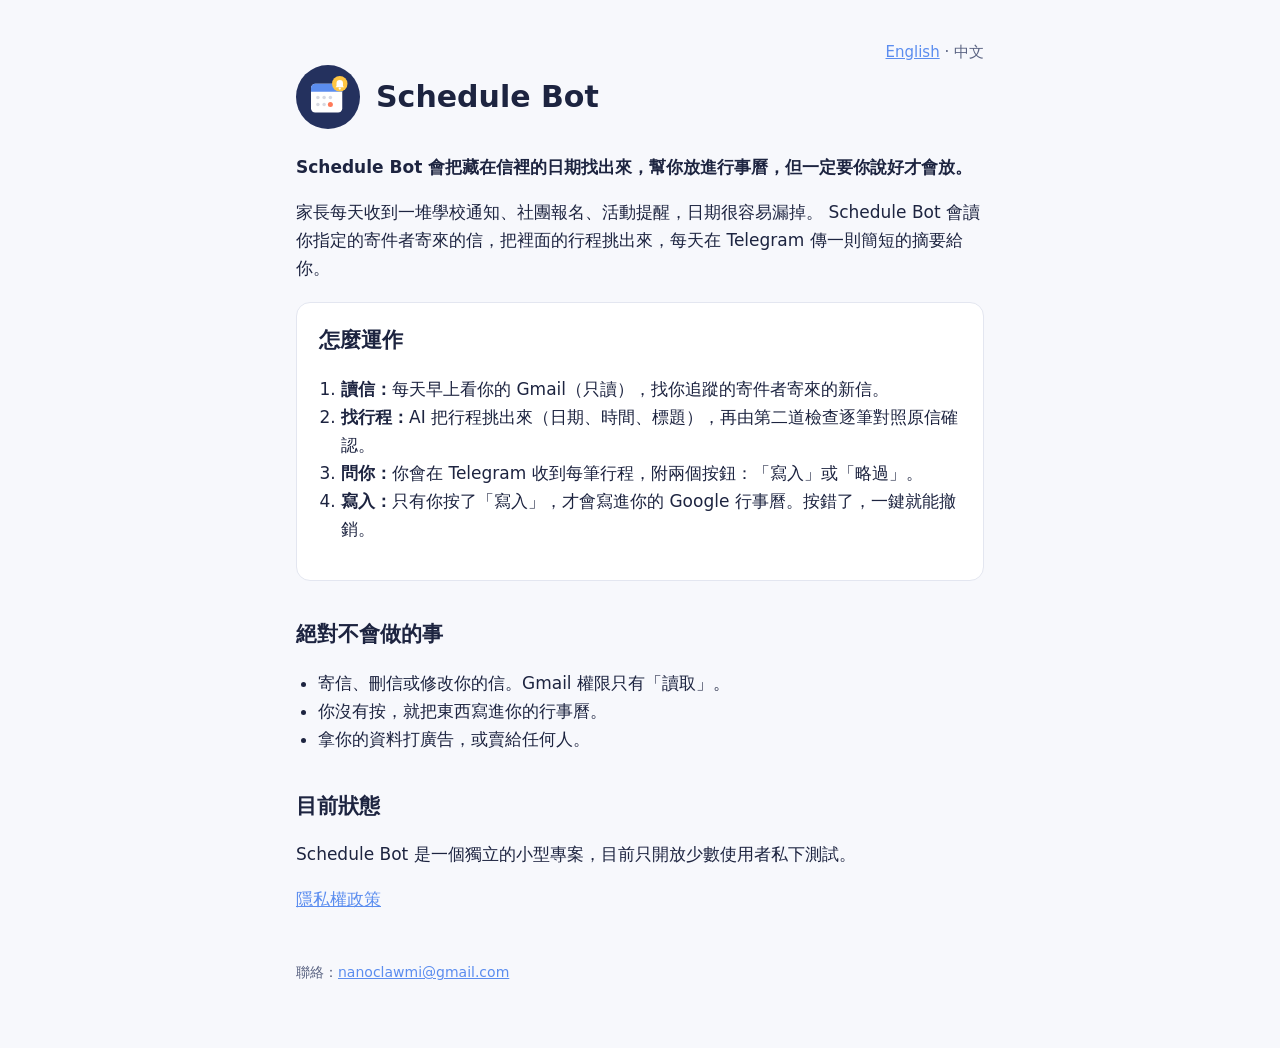
==== zh/index.html @ 983e7989 "Add Traditional Chinese versions Co-Authored-By: Claude Opus 5.5 <noreply@anthropic.com> Claude-Sess" ====
<!doctype html>
<html lang="zh-Hant-TW">
<head>
<meta charset="utf-8">
<meta name="viewport" content="width=device-width, initial-scale=1">
<title>Schedule Bot</title>
<link rel="icon" href="../logo.svg">
<link rel="stylesheet" href="../style.css">
</head>
<body>
<main>
  <p class="muted" style="text-align:right;margin:0"><a href="../index.html">English</a> · 中文</p>
  <header>
    <img src="../logo.svg" alt="Schedule Bot 標誌">
    <h1>Schedule Bot</h1>
  </header>

  <p><strong>Schedule Bot 會把藏在信裡的日期找出來，幫你放進行事曆，但一定要你說好才會放。</strong></p>
  <p>家長每天收到一堆學校通知、社團報名、活動提醒，日期很容易漏掉。
     Schedule Bot 會讀你指定的寄件者寄來的信，把裡面的行程挑出來，每天在 Telegram 傳一則簡短的摘要給你。</p>

  <div class="card">
    <h2 style="margin-top:0">怎麼運作</h2>
    <ol>
      <li><strong>讀信：</strong>每天早上看你的 Gmail（只讀），找你追蹤的寄件者寄來的新信。</li>
      <li><strong>找行程：</strong>AI 把行程挑出來（日期、時間、標題），再由第二道檢查逐筆對照原信確認。</li>
      <li><strong>問你：</strong>你會在 Telegram 收到每筆行程，附兩個按鈕：「寫入」或「略過」。</li>
      <li><strong>寫入：</strong>只有你按了「寫入」，才會寫進你的 Google 行事曆。按錯了，一鍵就能撤銷。</li>
    </ol>
  </div>

  <h2>絕對不會做的事</h2>
  <ul>
    <li>寄信、刪信或修改你的信。Gmail 權限只有「讀取」。</li>
    <li>你沒有按，就把東西寫進你的行事曆。</li>
    <li>拿你的資料打廣告，或賣給任何人。</li>
  </ul>

  <h2>目前狀態</h2>
  <p>Schedule Bot 是一個獨立的小型專案，目前只開放少數使用者私下測試。</p>

  <p><a href="privacy.html">隱私權政策</a></p>

  <footer>聯絡：<a href="mailto:nanoclawmi@gmail.com">nanoclawmi@gmail.com</a></footer>
</main>
</body>
</html>
---- style.css ----
:root { --bg: #f7f8fc; --fg: #1d2440; --muted: #5a6382; --accent: #5b8def; --card: #fff; --line: #e3e6f0; }
@media (prefers-color-scheme: dark) {
  :root { --bg: #141a2e; --fg: #e8ebf5; --muted: #a3abc6; --accent: #8fb0ff; --card: #1d2440; --line: #2c3557; }
}
* { box-sizing: border-box; }
body { margin: 0; background: var(--bg); color: var(--fg); font: 17px/1.65 system-ui, -apple-system, "Segoe UI", "Noto Sans TC", "Microsoft JhengHei", sans-serif; }
main { max-width: 720px; margin: 0 auto; padding: 40px 16px 64px; }
header { display: flex; align-items: center; gap: 16px; margin-bottom: 24px; }
header img { width: 64px; height: 64px; border-radius: 50%; }
h1 { font-size: 30px; line-height: 1.2; margin: 0; }
h2 { font-size: 21px; margin: 36px 0 8px; }
p, li { color: var(--fg); }
.muted { color: var(--muted); font-size: 15px; }
a { color: var(--accent); }
.card { background: var(--card); border: 1px solid var(--line); border-radius: 14px; padding: 20px 22px; margin: 20px 0; }
ol, ul { padding-left: 22px; }
table { width: 100%; border-collapse: collapse; font-size: 15px; }
th, td { text-align: left; vertical-align: top; padding: 8px 10px; border-bottom: 1px solid var(--line); }
footer { margin-top: 48px; font-size: 14px; color: var(--muted); }
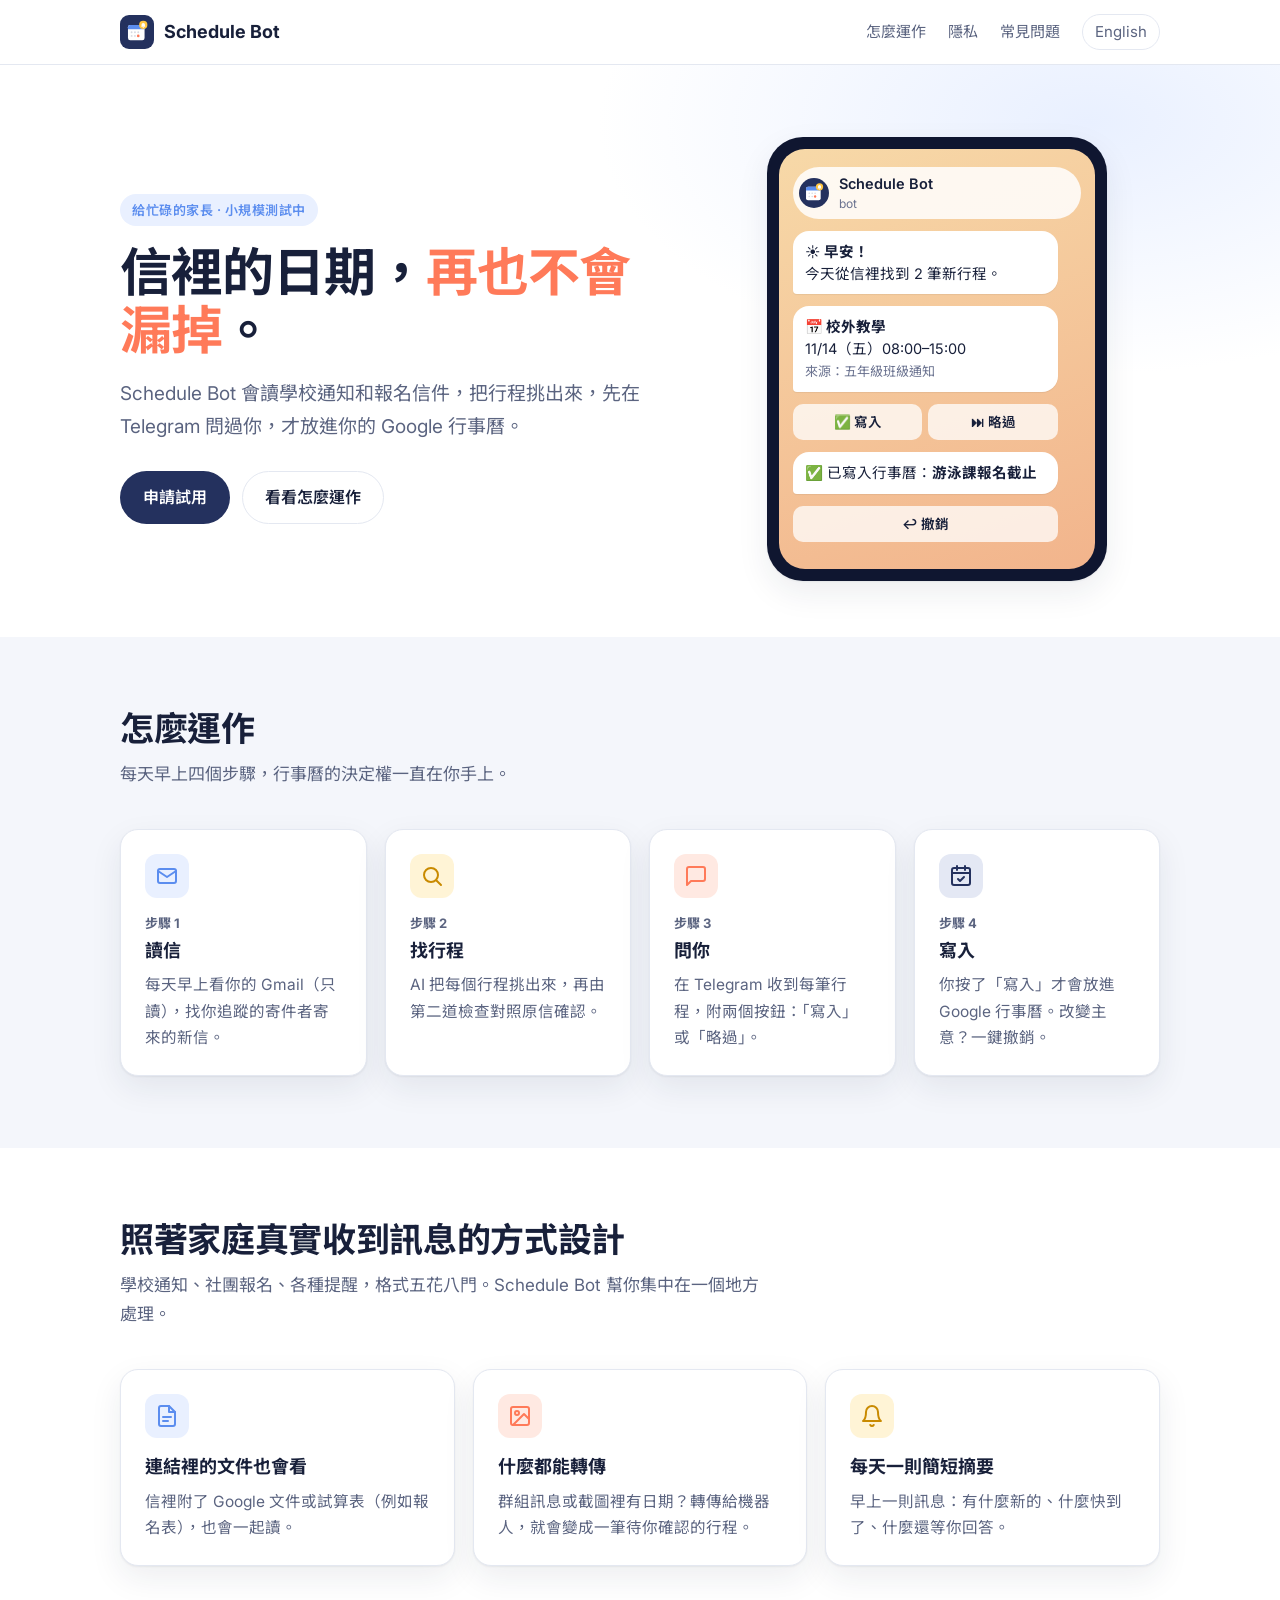
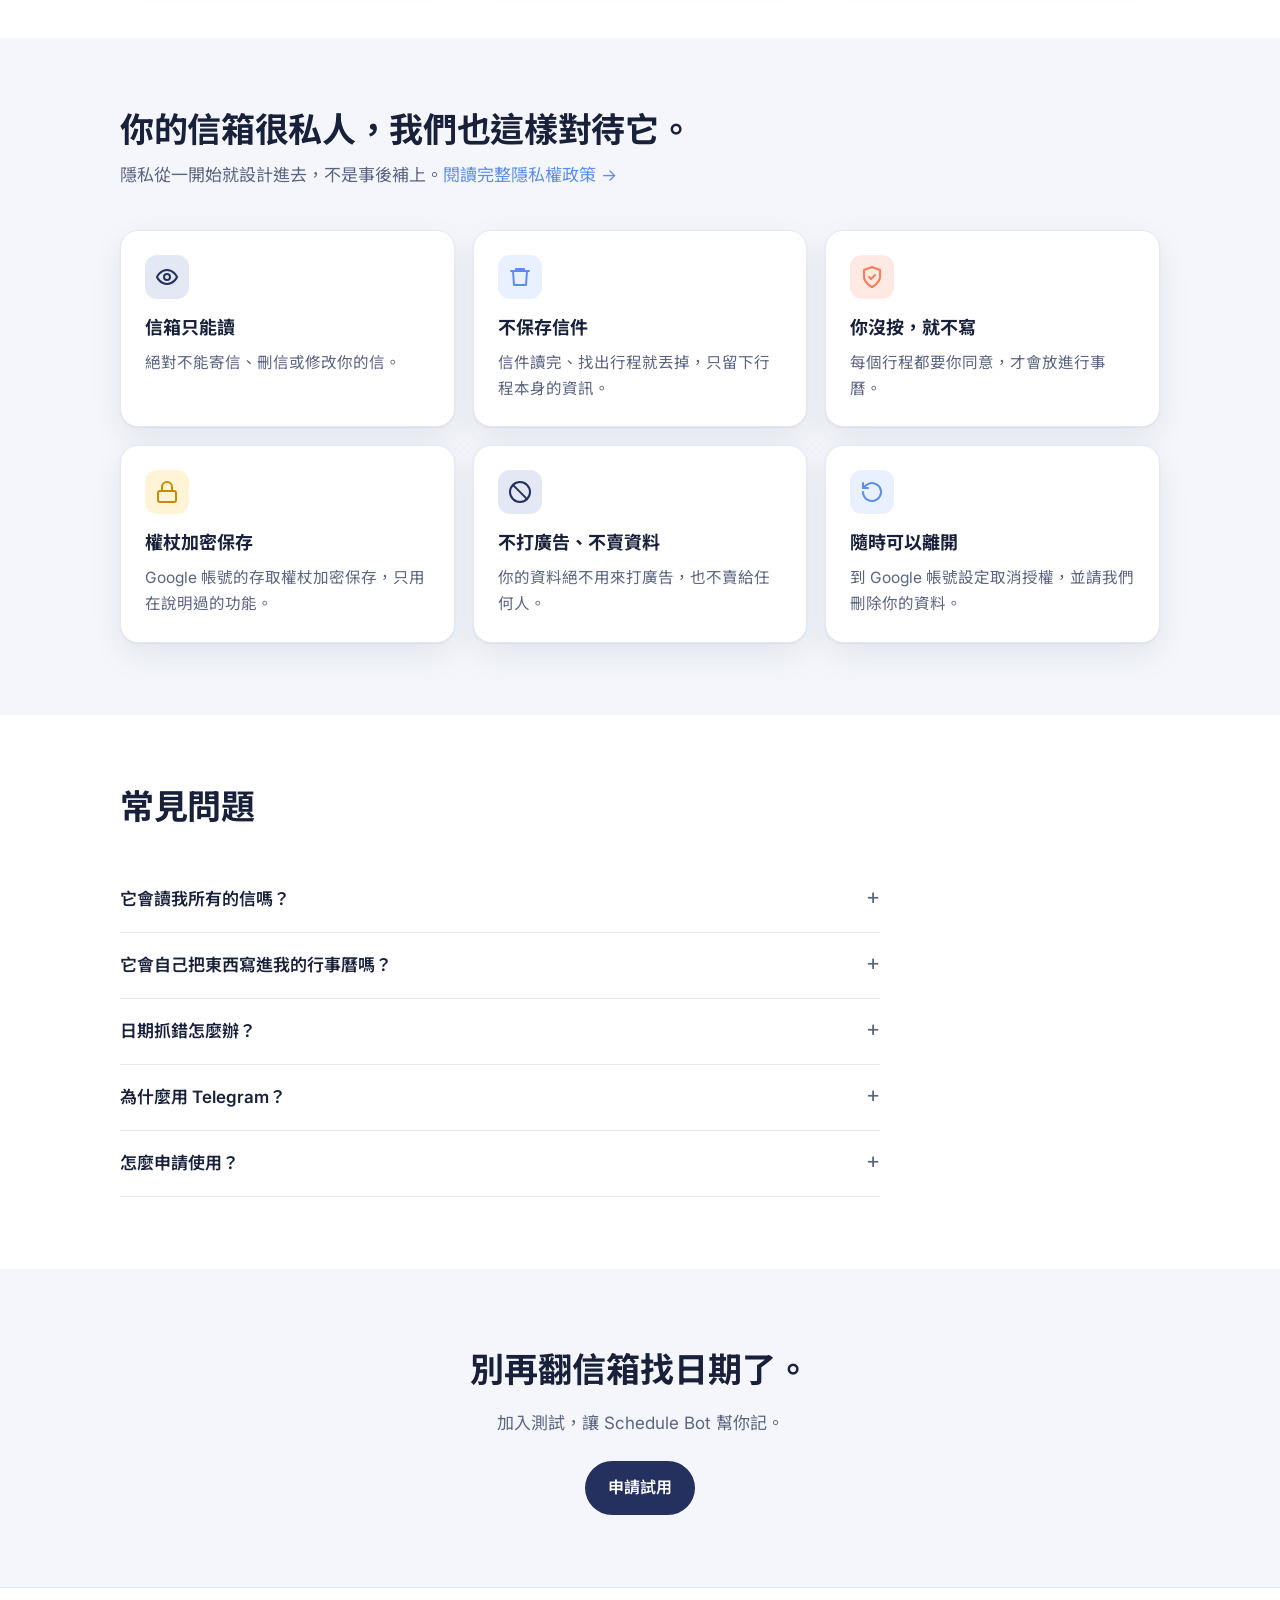
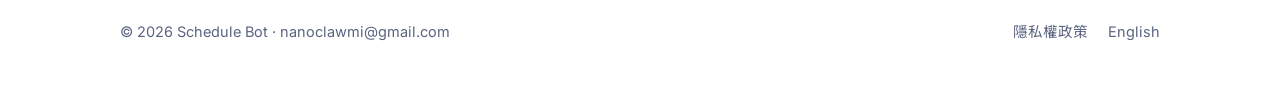
==== commit cc742b50: "Redesign site: nav, hero with chat preview, features, privacy, FAQ Co-Authored-By: Claude Opus 5.5 <" ====
--- a/zh/index.html
+++ b/zh/index.html
@@ -3,45 +3,199 @@
 <head>
 <meta charset="utf-8">
 <meta name="viewport" content="width=device-width, initial-scale=1">
-<title>Schedule Bot</title>
+<title>Schedule Bot – 信裡的日期，不再漏掉</title>
+<meta name="description" content="Schedule Bot 把信裡的行程找出來，在 Telegram 問過你，你同意了才放進 Google 行事曆。">
 <link rel="icon" href="../logo.svg">
+<link rel="preconnect" href="https://fonts.googleapis.com">
+<link href="https://fonts.googleapis.com/css2?family=Inter:wght@400;600;700&family=Noto+Sans+TC:wght@400;600;700&display=swap" rel="stylesheet">
 <link rel="stylesheet" href="../style.css">
 </head>
 <body>
+<header class="nav">
+  <div class="wrap">
+    <a class="brand" href="index.html"><img src="../logo.svg" alt="">Schedule Bot</a>
+    <nav class="nav-links">
+      <a class="hide-sm" href="#how">怎麼運作</a>
+      <a class="hide-sm" href="#privacy">隱私</a>
+      <a class="hide-sm" href="#faq">常見問題</a>
+      <a class="lang" href="../index.html">English</a>
+    </nav>
+  </div>
+</header>
+
 <main>
-  <p class="muted" style="text-align:right;margin:0"><a href="../index.html">English</a> · 中文</p>
-  <header>
-    <img src="../logo.svg" alt="Schedule Bot 標誌">
-    <h1>Schedule Bot</h1>
-  </header>
-
-  <p><strong>Schedule Bot 會把藏在信裡的日期找出來，幫你放進行事曆，但一定要你說好才會放。</strong></p>
-  <p>家長每天收到一堆學校通知、社團報名、活動提醒，日期很容易漏掉。
-     Schedule Bot 會讀你指定的寄件者寄來的信，把裡面的行程挑出來，每天在 Telegram 傳一則簡短的摘要給你。</p>
-
-  <div class="card">
-    <h2 style="margin-top:0">怎麼運作</h2>
-    <ol>
-      <li><strong>讀信：</strong>每天早上看你的 Gmail（只讀），找你追蹤的寄件者寄來的新信。</li>
-      <li><strong>找行程：</strong>AI 把行程挑出來（日期、時間、標題），再由第二道檢查逐筆對照原信確認。</li>
-      <li><strong>問你：</strong>你會在 Telegram 收到每筆行程，附兩個按鈕：「寫入」或「略過」。</li>
-      <li><strong>寫入：</strong>只有你按了「寫入」，才會寫進你的 Google 行事曆。按錯了，一鍵就能撤銷。</li>
-    </ol>
+  <section class="hero">
+    <div class="wrap">
+      <div>
+        <span class="eyebrow">給忙碌的家長 · 小規模測試中</span>
+        <h1>信裡的日期，<em>再也不會漏掉</em>。</h1>
+        <p class="lead">Schedule Bot 會讀學校通知和報名信件，把行程挑出來，先在 Telegram 問過你，才放進你的 Google 行事曆。</p>
+        <div class="cta">
+          <a class="btn btn-primary" href="mailto:nanoclawmi@gmail.com?subject=Schedule%20Bot%20%E7%94%B3%E8%AB%8B%E8%A9%A6%E7%94%A8">申請試用</a>
+          <a class="btn btn-ghost" href="#how">看看怎麼運作</a>
+        </div>
+      </div>
+      <div class="phone" aria-hidden="true">
+        <div class="screen">
+          <div class="chat-head"><img src="../logo.svg" alt=""><div>Schedule Bot<small>bot</small></div></div>
+          <div class="bubble">☀️ <span class="t">早安！</span><br>今天從信裡找到 2 筆新行程。</div>
+          <div class="bubble">
+            <span class="t">📅 校外教學</span><br>
+            11/14（五）08:00–15:00<br>
+            <span class="m">來源：五年級班級通知</span>
+          </div>
+          <div class="kb"><span>✅ 寫入</span><span>⏭ 略過</span></div>
+          <div class="bubble">✅ 已寫入行事曆：<span class="t">游泳課報名截止</span></div>
+          <div class="kb" style="grid-template-columns:1fr"><span>↩️ 撤銷</span></div>
+        </div>
+      </div>
+    </div>
+  </section>
+
+  <section id="how" class="soft">
+    <div class="wrap">
+      <div class="sec-head">
+        <h2>怎麼運作</h2>
+        <p>每天早上四個步驟，行事曆的決定權一直在你手上。</p>
+      </div>
+      <div class="grid-4">
+        <div class="card">
+          <div class="icon i-blue"><svg viewBox="0 0 24 24" fill="none" stroke="currentColor" stroke-width="2" stroke-linecap="round" stroke-linejoin="round"><rect x="3" y="5" width="18" height="14" rx="2"/><path d="m3 7 9 6 9-6"/></svg></div>
+          <div class="step" style="margin-top:14px">步驟 1</div>
+          <h3 style="margin-top:2px">讀信</h3>
+          <p>每天早上看你的 Gmail（只讀），找你追蹤的寄件者寄來的新信。</p>
+        </div>
+        <div class="card">
+          <div class="icon i-yellow"><svg viewBox="0 0 24 24" fill="none" stroke="currentColor" stroke-width="2" stroke-linecap="round" stroke-linejoin="round"><circle cx="11" cy="11" r="7"/><path d="m21 21-4.3-4.3"/></svg></div>
+          <div class="step" style="margin-top:14px">步驟 2</div>
+          <h3 style="margin-top:2px">找行程</h3>
+          <p>AI 把每個行程挑出來，再由第二道檢查對照原信確認。</p>
+        </div>
+        <div class="card">
+          <div class="icon i-coral"><svg viewBox="0 0 24 24" fill="none" stroke="currentColor" stroke-width="2" stroke-linecap="round" stroke-linejoin="round"><path d="M21 15a2 2 0 0 1-2 2H7l-4 4V5a2 2 0 0 1 2-2h14a2 2 0 0 1 2 2z"/></svg></div>
+          <div class="step" style="margin-top:14px">步驟 3</div>
+          <h3 style="margin-top:2px">問你</h3>
+          <p>在 Telegram 收到每筆行程，附兩個按鈕：「寫入」或「略過」。</p>
+        </div>
+        <div class="card">
+          <div class="icon i-navy"><svg viewBox="0 0 24 24" fill="none" stroke="currentColor" stroke-width="2" stroke-linecap="round" stroke-linejoin="round"><rect x="3" y="4" width="18" height="17" rx="2"/><path d="M3 9h18M8 2v4M16 2v4"/><path d="m9 15 2 2 4-4"/></svg></div>
+          <div class="step" style="margin-top:14px">步驟 4</div>
+          <h3 style="margin-top:2px">寫入</h3>
+          <p>你按了「寫入」才會放進 Google 行事曆。改變主意？一鍵撤銷。</p>
+        </div>
+      </div>
+    </div>
+  </section>
+
+  <section>
+    <div class="wrap">
+      <div class="sec-head">
+        <h2>照著家庭真實收到訊息的方式設計</h2>
+        <p>學校通知、社團報名、各種提醒，格式五花八門。Schedule Bot 幫你集中在一個地方處理。</p>
+      </div>
+      <div class="grid-3">
+        <div class="card">
+          <div class="icon i-blue"><svg viewBox="0 0 24 24" fill="none" stroke="currentColor" stroke-width="2" stroke-linecap="round" stroke-linejoin="round"><path d="M14 2H6a2 2 0 0 0-2 2v16a2 2 0 0 0 2 2h12a2 2 0 0 0 2-2V8z"/><path d="M14 2v6h6M8 13h8M8 17h5"/></svg></div>
+          <h3>連結裡的文件也會看</h3>
+          <p>信裡附了 Google 文件或試算表（例如報名表），也會一起讀。</p>
+        </div>
+        <div class="card">
+          <div class="icon i-coral"><svg viewBox="0 0 24 24" fill="none" stroke="currentColor" stroke-width="2" stroke-linecap="round" stroke-linejoin="round"><rect x="3" y="3" width="18" height="18" rx="2"/><circle cx="9" cy="9" r="2"/><path d="m21 15-5-5L5 21"/></svg></div>
+          <h3>什麼都能轉傳</h3>
+          <p>群組訊息或截圖裡有日期？轉傳給機器人，就會變成一筆待你確認的行程。</p>
+        </div>
+        <div class="card">
+          <div class="icon i-yellow"><svg viewBox="0 0 24 24" fill="none" stroke="currentColor" stroke-width="2" stroke-linecap="round" stroke-linejoin="round"><path d="M6 8a6 6 0 0 1 12 0c0 7 3 9 3 9H3s3-2 3-9"/><path d="M10.3 21a1.94 1.94 0 0 0 3.4 0"/></svg></div>
+          <h3>每天一則簡短摘要</h3>
+          <p>早上一則訊息：有什麼新的、什麼快到了、什麼還等你回答。</p>
+        </div>
+      </div>
+    </div>
+  </section>
+
+  <section id="privacy" class="soft">
+    <div class="wrap">
+      <div class="sec-head">
+        <h2>你的信箱很私人，我們也這樣對待它。</h2>
+        <p>隱私從一開始就設計進去，不是事後補上。<a href="privacy.html">閱讀完整隱私權政策 →</a></p>
+      </div>
+      <div class="grid-3">
+        <div class="card">
+          <div class="icon i-navy"><svg viewBox="0 0 24 24" fill="none" stroke="currentColor" stroke-width="2" stroke-linecap="round" stroke-linejoin="round"><path d="M2 12s3-7 10-7 10 7 10 7-3 7-10 7-10-7-10-7z"/><circle cx="12" cy="12" r="3"/></svg></div>
+          <h3>信箱只能讀</h3>
+          <p>絕對不能寄信、刪信或修改你的信。</p>
+        </div>
+        <div class="card">
+          <div class="icon i-blue"><svg viewBox="0 0 24 24" fill="none" stroke="currentColor" stroke-width="2" stroke-linecap="round" stroke-linejoin="round"><path d="M3 6h18M8 6V4h8v2M19 6l-1 14H6L5 6"/></svg></div>
+          <h3>不保存信件</h3>
+          <p>信件讀完、找出行程就丟掉，只留下行程本身的資訊。</p>
+        </div>
+        <div class="card">
+          <div class="icon i-coral"><svg viewBox="0 0 24 24" fill="none" stroke="currentColor" stroke-width="2" stroke-linecap="round" stroke-linejoin="round"><path d="M12 22s8-4 8-10V5l-8-3-8 3v7c0 6 8 10 8 10z"/><path d="m9 12 2 2 4-4"/></svg></div>
+          <h3>你沒按，就不寫</h3>
+          <p>每個行程都要你同意，才會放進行事曆。</p>
+        </div>
+        <div class="card">
+          <div class="icon i-yellow"><svg viewBox="0 0 24 24" fill="none" stroke="currentColor" stroke-width="2" stroke-linecap="round" stroke-linejoin="round"><rect x="3" y="11" width="18" height="11" rx="2"/><path d="M7 11V7a5 5 0 0 1 10 0v4"/></svg></div>
+          <h3>權杖加密保存</h3>
+          <p>Google 帳號的存取權杖加密保存，只用在說明過的功能。</p>
+        </div>
+        <div class="card">
+          <div class="icon i-navy"><svg viewBox="0 0 24 24" fill="none" stroke="currentColor" stroke-width="2" stroke-linecap="round" stroke-linejoin="round"><circle cx="12" cy="12" r="10"/><path d="m4.9 4.9 14.2 14.2"/></svg></div>
+          <h3>不打廣告、不賣資料</h3>
+          <p>你的資料絕不用來打廣告，也不賣給任何人。</p>
+        </div>
+        <div class="card">
+          <div class="icon i-blue"><svg viewBox="0 0 24 24" fill="none" stroke="currentColor" stroke-width="2" stroke-linecap="round" stroke-linejoin="round"><path d="M3 12a9 9 0 1 0 3-6.7L3 8"/><path d="M3 3v5h5"/></svg></div>
+          <h3>隨時可以離開</h3>
+          <p>到 Google 帳號設定取消授權，並請我們刪除你的資料。</p>
+        </div>
+      </div>
+    </div>
+  </section>
+
+  <section id="faq">
+    <div class="wrap">
+      <div class="sec-head"><h2>常見問題</h2></div>
+      <div class="faq">
+        <details>
+          <summary>它會讀我所有的信嗎？</summary>
+          <p>只會從你選擇追蹤的寄件者（例如孩子的學校）寄來的信裡找行程。</p>
+        </details>
+        <details>
+          <summary>它會自己把東西寫進我的行事曆嗎？</summary>
+          <p>不會。每個行程都會先在 Telegram 等你確認，你按「寫入」之前什麼都不會寫。</p>
+        </details>
+        <details>
+          <summary>日期抓錯怎麼辦？</summary>
+          <p>每個行程都會再對照原信檢查一次，而且寫入前你都會看到。萬一還是錯了，按「撤銷」就會刪掉。</p>
+        </details>
+        <details>
+          <summary>為什麼用 Telegram？</summary>
+          <p>Telegram 可以在訊息裡直接放按鈕，確認一個行程只要按一下。</p>
+        </details>
+        <details>
+          <summary>怎麼申請使用？</summary>
+          <p>Schedule Bot 目前只開放少數使用者測試。寫信給我們申請。</p>
+        </details>
+      </div>
+    </div>
+  </section>
+
+  <section class="soft">
+    <div class="wrap" style="text-align:center">
+      <h2 style="font-size:clamp(26px,3.4vw,34px);margin:0 0 10px">別再翻信箱找日期了。</h2>
+      <p style="color:var(--muted);margin:0 0 24px">加入測試，讓 Schedule Bot 幫你記。</p>
+      <a class="btn btn-primary" href="mailto:nanoclawmi@gmail.com?subject=Schedule%20Bot%20%E7%94%B3%E8%AB%8B%E8%A9%A6%E7%94%A8">申請試用</a>
+    </div>
+  </section>
+</main>
+
+<footer class="site">
+  <div class="wrap">
+    <div>© 2026 Schedule Bot · <a href="mailto:nanoclawmi@gmail.com">nanoclawmi@gmail.com</a></div>
+    <nav><a href="privacy.html">隱私權政策</a><a href="../index.html">English</a></nav>
   </div>
-
-  <h2>絕對不會做的事</h2>
-  <ul>
-    <li>寄信、刪信或修改你的信。Gmail 權限只有「讀取」。</li>
-    <li>你沒有按，就把東西寫進你的行事曆。</li>
-    <li>拿你的資料打廣告，或賣給任何人。</li>
-  </ul>
-
-  <h2>目前狀態</h2>
-  <p>Schedule Bot 是一個獨立的小型專案，目前只開放少數使用者私下測試。</p>
-
-  <p><a href="privacy.html">隱私權政策</a></p>
-
-  <footer>聯絡：<a href="mailto:nanoclawmi@gmail.com">nanoclawmi@gmail.com</a></footer>
-</main>
+</footer>
 </body>
 </html>
--- a/style.css
+++ b/style.css
@@ -1,19 +1,129 @@
-:root { --bg: #f7f8fc; --fg: #1d2440; --muted: #5a6382; --accent: #5b8def; --card: #fff; --line: #e3e6f0; }
+:root {
+  --bg: #ffffff; --bg-soft: #f4f6fb; --fg: #18203a; --muted: #5b6480; --line: #e4e8f1;
+  --navy: #24315e; --blue: #5b8def; --blue-soft: #e9f0ff; --coral: #ff7a59; --yellow: #ffc542;
+  --card: #ffffff; --shadow: 0 1px 2px rgba(24,32,58,.06), 0 12px 32px rgba(24,32,58,.08);
+  --radius: 18px;
+}
 @media (prefers-color-scheme: dark) {
-  :root { --bg: #141a2e; --fg: #e8ebf5; --muted: #a3abc6; --accent: #8fb0ff; --card: #1d2440; --line: #2c3557; }
+  :root { --bg: #10162a; --bg-soft: #161e36; --fg: #e9ecf6; --muted: #a2abc7; --line: #26304f;
+          --blue-soft: #1f2b4f; --card: #1a2340; --shadow: 0 1px 2px rgba(0,0,0,.3), 0 12px 32px rgba(0,0,0,.35); }
 }
 * { box-sizing: border-box; }
-body { margin: 0; background: var(--bg); color: var(--fg); font: 17px/1.65 system-ui, -apple-system, "Segoe UI", "Noto Sans TC", "Microsoft JhengHei", sans-serif; }
-main { max-width: 720px; margin: 0 auto; padding: 40px 16px 64px; }
-header { display: flex; align-items: center; gap: 16px; margin-bottom: 24px; }
-header img { width: 64px; height: 64px; border-radius: 50%; }
-h1 { font-size: 30px; line-height: 1.2; margin: 0; }
-h2 { font-size: 21px; margin: 36px 0 8px; }
-p, li { color: var(--fg); }
-.muted { color: var(--muted); font-size: 15px; }
-a { color: var(--accent); }
-.card { background: var(--card); border: 1px solid var(--line); border-radius: 14px; padding: 20px 22px; margin: 20px 0; }
-ol, ul { padding-left: 22px; }
+html { scroll-behavior: smooth; }
+body { margin: 0; background: var(--bg); color: var(--fg);
+  font: 17px/1.7 "Inter", "Noto Sans TC", system-ui, -apple-system, "Segoe UI", "Microsoft JhengHei", sans-serif;
+  -webkit-font-smoothing: antialiased; }
+a { color: var(--blue); text-decoration: none; }
+a:hover { text-decoration: underline; }
+.wrap { max-width: 1080px; margin: 0 auto; padding: 0 20px; }
+
+/* nav */
+.nav { position: sticky; top: 0; z-index: 10; background: color-mix(in srgb, var(--bg) 85%, transparent);
+  backdrop-filter: blur(10px); border-bottom: 1px solid var(--line); }
+.nav .wrap { display: flex; align-items: center; justify-content: space-between; height: 64px; gap: 16px; }
+.brand { display: flex; align-items: center; gap: 10px; font-weight: 700; color: var(--fg); font-size: 18px; }
+.brand img { width: 34px; height: 34px; border-radius: 9px; }
+.brand:hover { text-decoration: none; }
+.nav-links { display: flex; align-items: center; gap: 22px; font-size: 15px; }
+.nav-links a { color: var(--muted); }
+.nav-links a:hover { color: var(--fg); text-decoration: none; }
+.lang { border: 1px solid var(--line); border-radius: 999px; padding: 4px 12px; }
+
+/* buttons */
+.btn { display: inline-flex; align-items: center; gap: 8px; border-radius: 999px; padding: 12px 22px;
+  font-weight: 600; font-size: 16px; border: 1px solid transparent; }
+.btn:hover { text-decoration: none; transform: translateY(-1px); }
+.btn-primary { background: var(--navy); color: #fff; }
+@media (prefers-color-scheme: dark) { .btn-primary { background: var(--blue); } }
+.btn-ghost { border-color: var(--line); color: var(--fg); }
+
+/* hero */
+.hero { padding: 72px 0 56px; background:
+  radial-gradient(700px 360px at 85% 10%, var(--blue-soft), transparent 70%); }
+.hero .wrap { display: grid; grid-template-columns: 1.1fr .9fr; gap: 48px; align-items: center; }
+.eyebrow { display: inline-block; font-size: 13px; font-weight: 600; letter-spacing: .04em; color: var(--blue);
+  background: var(--blue-soft); padding: 5px 12px; border-radius: 999px; margin-bottom: 18px; }
+.hero h1 { font-size: clamp(34px, 5vw, 52px); line-height: 1.12; letter-spacing: -.02em; margin: 0 0 18px; }
+.hero h1 em { font-style: normal; color: var(--coral); }
+.hero p.lead { font-size: 19px; color: var(--muted); margin: 0 0 28px; max-width: 34em; }
+.cta { display: flex; flex-wrap: wrap; gap: 12px; }
+
+/* phone mock */
+.phone { justify-self: center; width: 100%; max-width: 340px; background: #0f1630; border-radius: 36px; padding: 12px;
+  box-shadow: var(--shadow); }
+.screen { background: linear-gradient(160deg, #f7d9a8, #f2b48c); border-radius: 26px; padding: 18px 14px 22px; min-height: 420px;
+  display: flex; flex-direction: column; gap: 12px; font-size: 14.5px; line-height: 1.5; color: #18203a; }
+.chat-head { display: flex; align-items: center; gap: 10px; background: rgba(255,255,255,.85); border-radius: 999px; padding: 6px 12px 6px 6px; font-weight: 600; }
+.chat-head img { width: 30px; height: 30px; border-radius: 50%; }
+.chat-head small { display: block; font-weight: 400; color: #6b7390; font-size: 12px; }
+.bubble { background: #fff; border-radius: 16px 16px 16px 4px; padding: 10px 12px; max-width: 92%; box-shadow: 0 1px 1px rgba(0,0,0,.06); }
+.bubble .t { font-weight: 700; }
+.bubble .m { color: #6b7390; font-size: 13px; }
+.kb { display: grid; grid-template-columns: 1fr 1fr; gap: 6px; max-width: 92%; }
+.kb span { background: rgba(255,255,255,.75); border-radius: 10px; padding: 8px; text-align: center; font-weight: 600; font-size: 13.5px; }
+
+/* sections */
+section { padding: 72px 0; }
+section.soft { background: var(--bg-soft); }
+.sec-head { max-width: 640px; margin-bottom: 40px; }
+.sec-head h2 { font-size: clamp(26px, 3.4vw, 34px); line-height: 1.2; letter-spacing: -.01em; margin: 0 0 10px; }
+.sec-head p { color: var(--muted); margin: 0; }
+.grid-4 { display: grid; grid-template-columns: repeat(4, 1fr); gap: 18px; }
+.grid-3 { display: grid; grid-template-columns: repeat(3, 1fr); gap: 18px; }
+.card { background: var(--card); border: 1px solid var(--line); border-radius: var(--radius); padding: 24px; box-shadow: var(--shadow); }
+.card h3 { font-size: 18px; margin: 14px 0 6px; }
+.card p { color: var(--muted); margin: 0; font-size: 15.5px; }
+.step { font-size: 13px; font-weight: 700; color: var(--muted); }
+.icon { width: 44px; height: 44px; border-radius: 12px; display: grid; place-items: center; }
+.icon svg { width: 24px; height: 24px; }
+.i-blue { background: var(--blue-soft); color: var(--blue); }
+.i-coral { background: #ffe9e2; color: var(--coral); }
+.i-yellow { background: #fff4d6; color: #c98a00; }
+.i-navy { background: #e4e8f4; color: var(--navy); }
+@media (prefers-color-scheme: dark) { .i-coral { background: #3b2622; } .i-yellow { background: #3a3220; } .i-navy { background: #26304f; color: #c5cff0; } }
+
+/* faq */
+.faq { max-width: 760px; }
+details { border-bottom: 1px solid var(--line); padding: 18px 0; }
+summary { cursor: pointer; font-weight: 600; font-size: 17px; list-style: none; display: flex; justify-content: space-between; gap: 16px; }
+summary::after { content: "+"; color: var(--muted); font-weight: 400; font-size: 22px; line-height: 1; }
+details[open] summary::after { content: "–"; }
+details p { color: var(--muted); margin: 10px 0 0; }
+
+/* footer */
+footer.site { border-top: 1px solid var(--line); padding: 32px 0 48px; color: var(--muted); font-size: 14.5px; }
+footer.site .wrap { display: flex; flex-wrap: wrap; justify-content: space-between; gap: 16px; }
+footer.site nav { display: flex; gap: 20px; }
+footer.site a { color: var(--muted); }
+
+/* legal pages */
+.legal { padding: 56px 0 72px; }
+.legal .wrap { display: grid; grid-template-columns: 220px 1fr; gap: 56px; }
+.toc { position: sticky; top: 96px; align-self: start; font-size: 14.5px; }
+.toc strong { display: block; margin-bottom: 10px; }
+.toc a { display: block; color: var(--muted); padding: 4px 0; }
+.legal article { max-width: 720px; }
+.legal h1 { font-size: clamp(30px, 4vw, 40px); line-height: 1.15; letter-spacing: -.01em; margin: 0 0 8px; }
+.legal h2 { font-size: 21px; margin: 44px 0 10px; scroll-margin-top: 90px; }
+.legal .meta { color: var(--muted); font-size: 15px; margin-bottom: 28px; }
+.legal li { margin-bottom: 6px; }
+.table-wrap { overflow-x: auto; border: 1px solid var(--line); border-radius: 14px; }
 table { width: 100%; border-collapse: collapse; font-size: 15px; }
-th, td { text-align: left; vertical-align: top; padding: 8px 10px; border-bottom: 1px solid var(--line); }
-footer { margin-top: 48px; font-size: 14px; color: var(--muted); }
+th, td { text-align: left; vertical-align: top; padding: 12px 14px; border-bottom: 1px solid var(--line); }
+tr:last-child td { border-bottom: 0; }
+th { background: var(--bg-soft); font-weight: 600; }
+code { font-size: 13px; background: var(--bg-soft); padding: 2px 6px; border-radius: 6px; }
+.note { background: var(--blue-soft); border-radius: 14px; padding: 16px 18px; }
+
+@media (max-width: 860px) {
+  .hero .wrap, .legal .wrap { grid-template-columns: 1fr; }
+  .grid-4 { grid-template-columns: 1fr 1fr; }
+  .grid-3 { grid-template-columns: 1fr; }
+  .toc { position: static; }
+  .nav-links .hide-sm { display: none; }
+}
+@media (max-width: 520px) {
+  .grid-4 { grid-template-columns: 1fr; }
+  .hero { padding-top: 48px; }
+  section { padding: 56px 0; }
+}
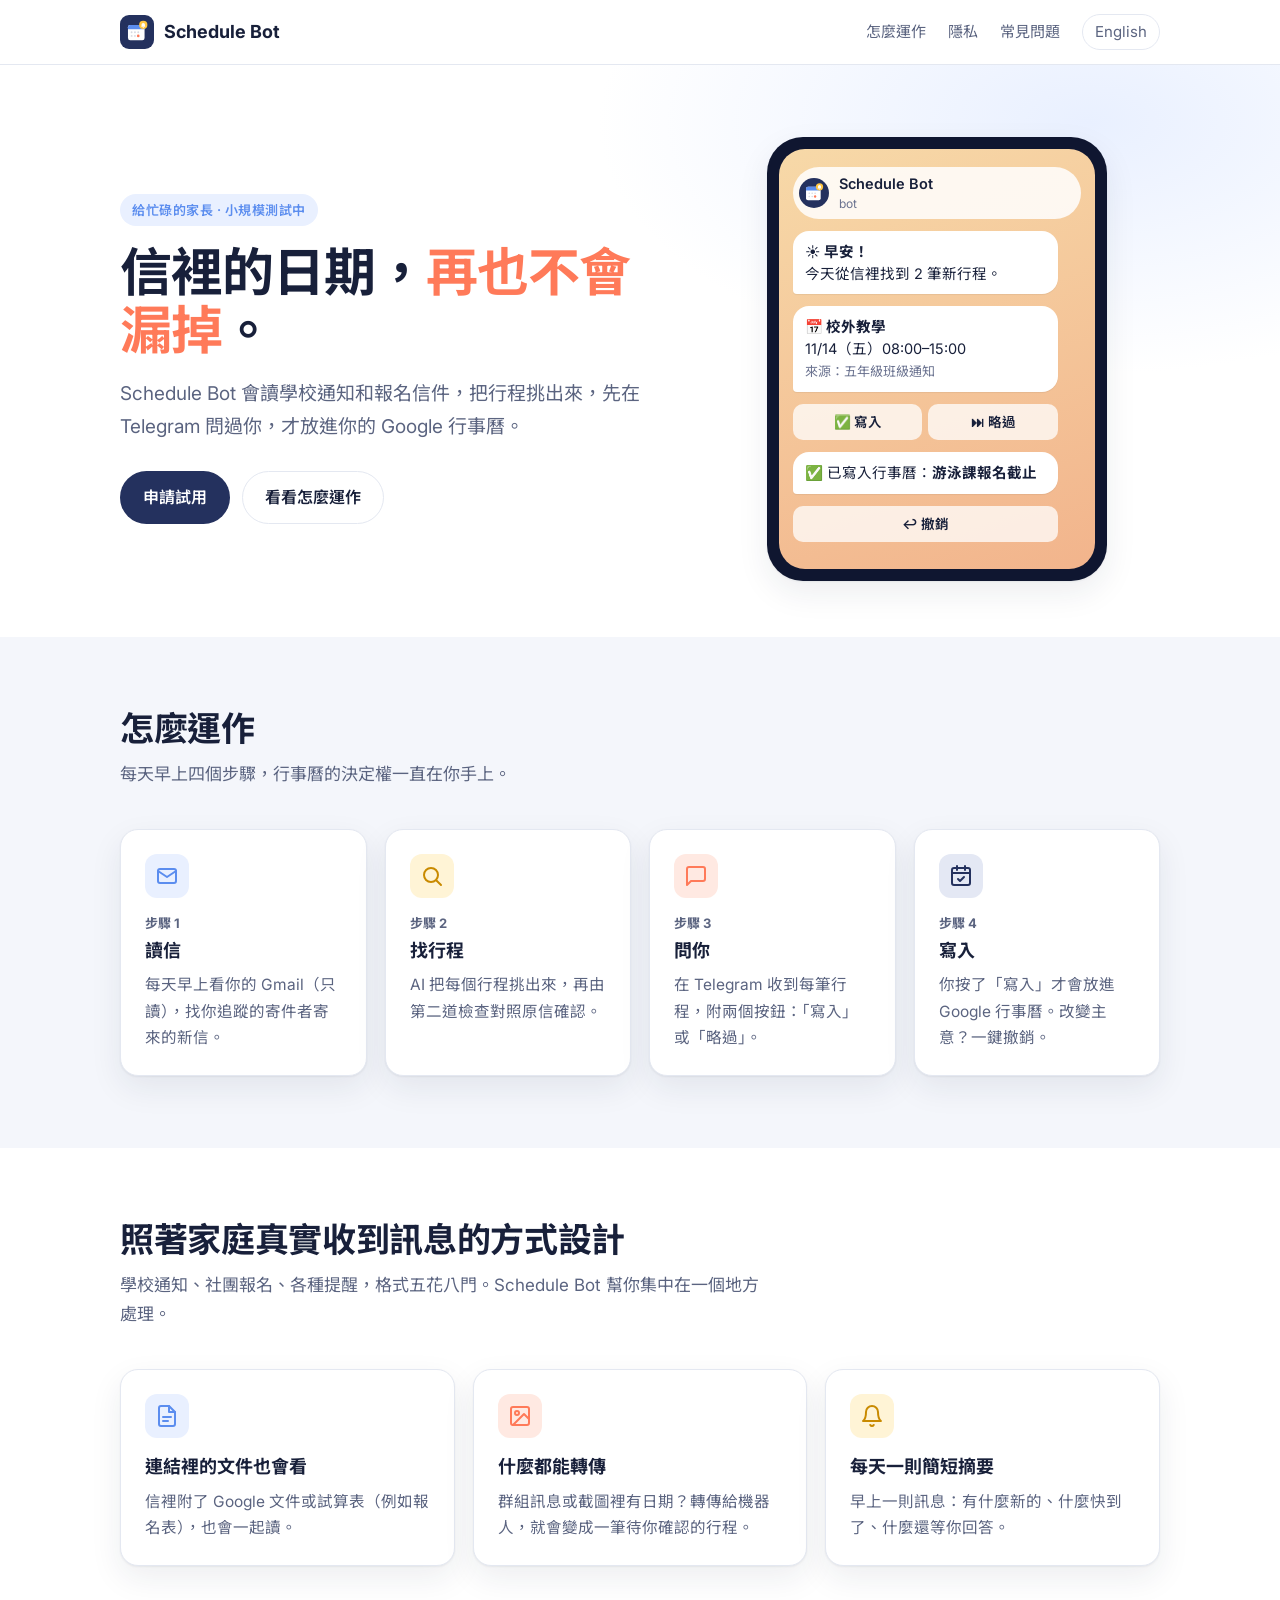
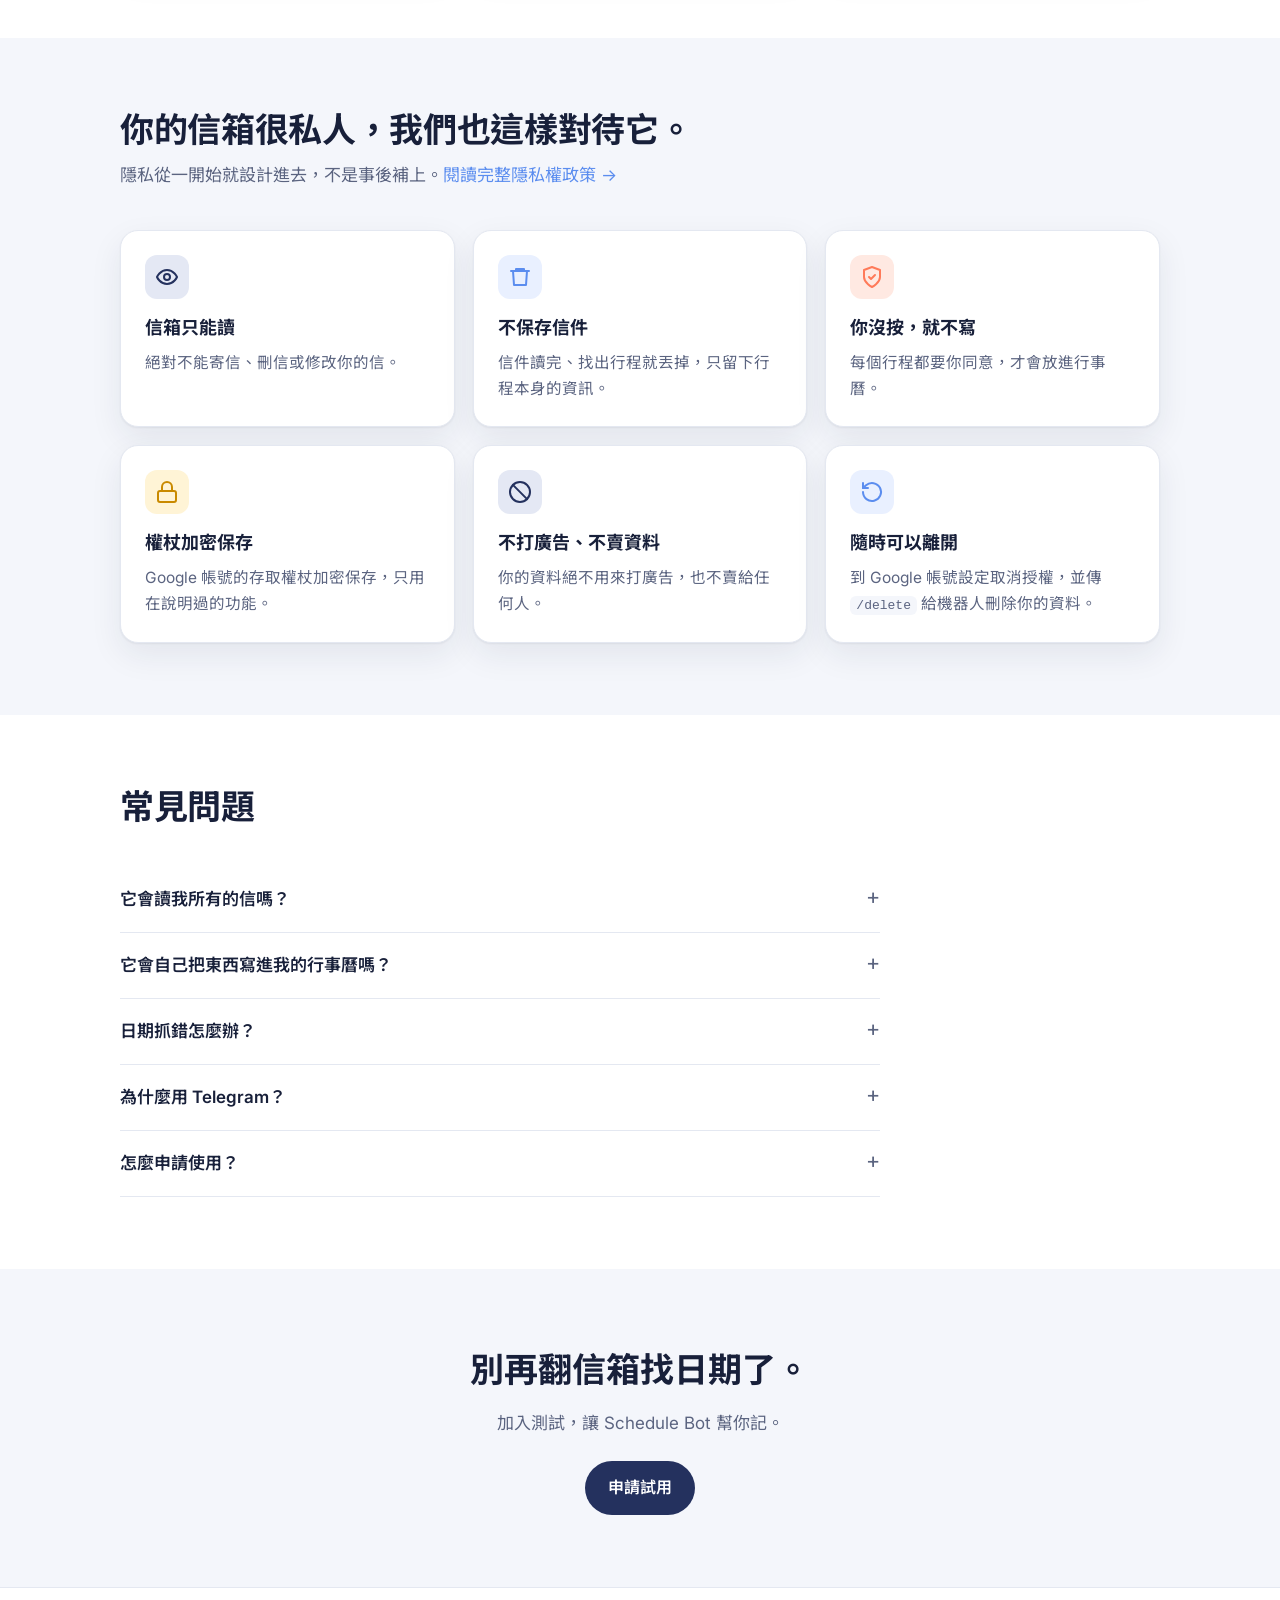
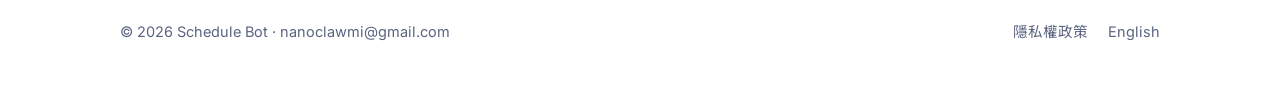
==== commit 9e624c07: "Privacy: delete data with /delete in the bot, email as fallback Co-Authored-By: Claude Opus 5.5 <nor" ====
--- a/zh/index.html
+++ b/zh/index.html
@@ -148,7 +148,7 @@
         <div class="card">
           <div class="icon i-blue"><svg viewBox="0 0 24 24" fill="none" stroke="currentColor" stroke-width="2" stroke-linecap="round" stroke-linejoin="round"><path d="M3 12a9 9 0 1 0 3-6.7L3 8"/><path d="M3 3v5h5"/></svg></div>
           <h3>隨時可以離開</h3>
-          <p>到 Google 帳號設定取消授權，並請我們刪除你的資料。</p>
+          <p>到 Google 帳號設定取消授權，並傳 <code>/delete</code> 給機器人刪除你的資料。</p>
         </div>
       </div>
     </div>
